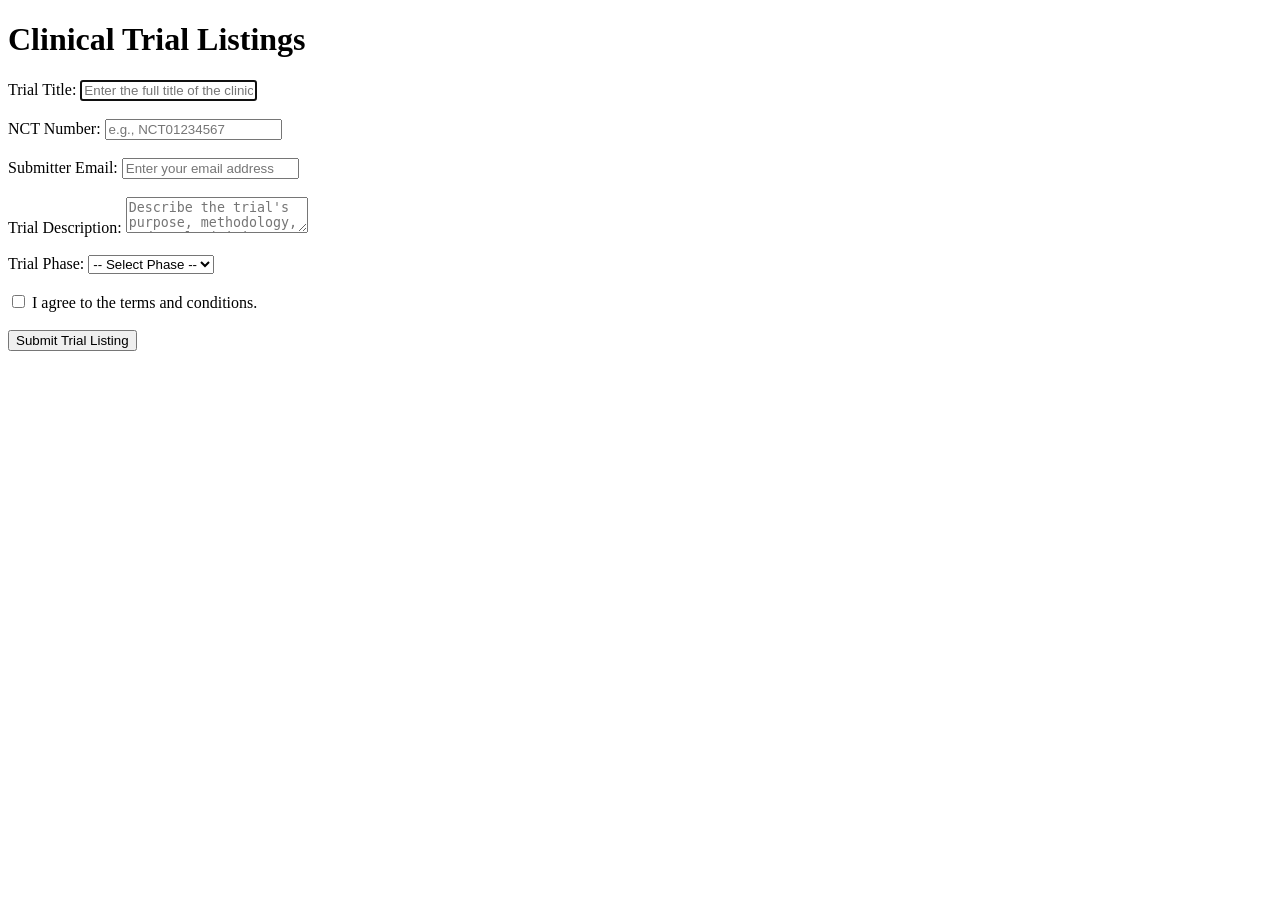
==== code/web_application/index.html @ 208a9f04 "Restructure repo per professor's instructions: move code into code/ folder, add collaborators, updat" ====
<!DOCTYPE html>
<html lang="en">
<head>
    <meta charset="UTF-8">
    <title>HW1-Rutuja</title>
</head>
<body>
    <h1>Clinical Trial Listings</h1>

    <form id="trialForm">
        <label for="trialTitle">Trial Title:</label>
        <input type="text" id="trialTitle" name="trialTitle" placeholder="Enter the full title of the clinical trial" required autofocus>
        <br><br>

        <label for="nctNumber">NCT Number:</label>
        <input type="text" id="nctNumber" name="nctNumber" placeholder="e.g., NCT01234567" required>
        <br><br>

        <label for="submitterEmail">Submitter Email:</label>
        <input type="email" id="submitterEmail" name="submitterEmail" placeholder="Enter your email address" required>
        <br><br>

        <label for="trialDescription">Trial Description:</label>
        <textarea id="trialDescription" name="trialDescription" placeholder="Describe the trial's purpose, methodology, and goals (minimum 25 characters)" required></textarea>
        <br><br>

        <label for="trialPhase">Trial Phase:</label>
        <select id="trialPhase" name="trialPhase" required>
            <option value="">-- Select Phase --</option>
            <option value="Phase I">Phase I</option>
            <option value="Phase II">Phase II</option>
            <option value="Phase III">Phase III</option>
            <option value="Phase IV">Phase IV</option>
        </select>
        <br><br>

        <input type="checkbox" id="agreeTerms" name="agreeTerms" required>
        <label for="agreeTerms">I agree to the terms and conditions.</label>
        <br><br>

        <button type="submit">Submit Trial Listing</button>
    </form>
    <script src="script.js"></script>
</body>
</html>
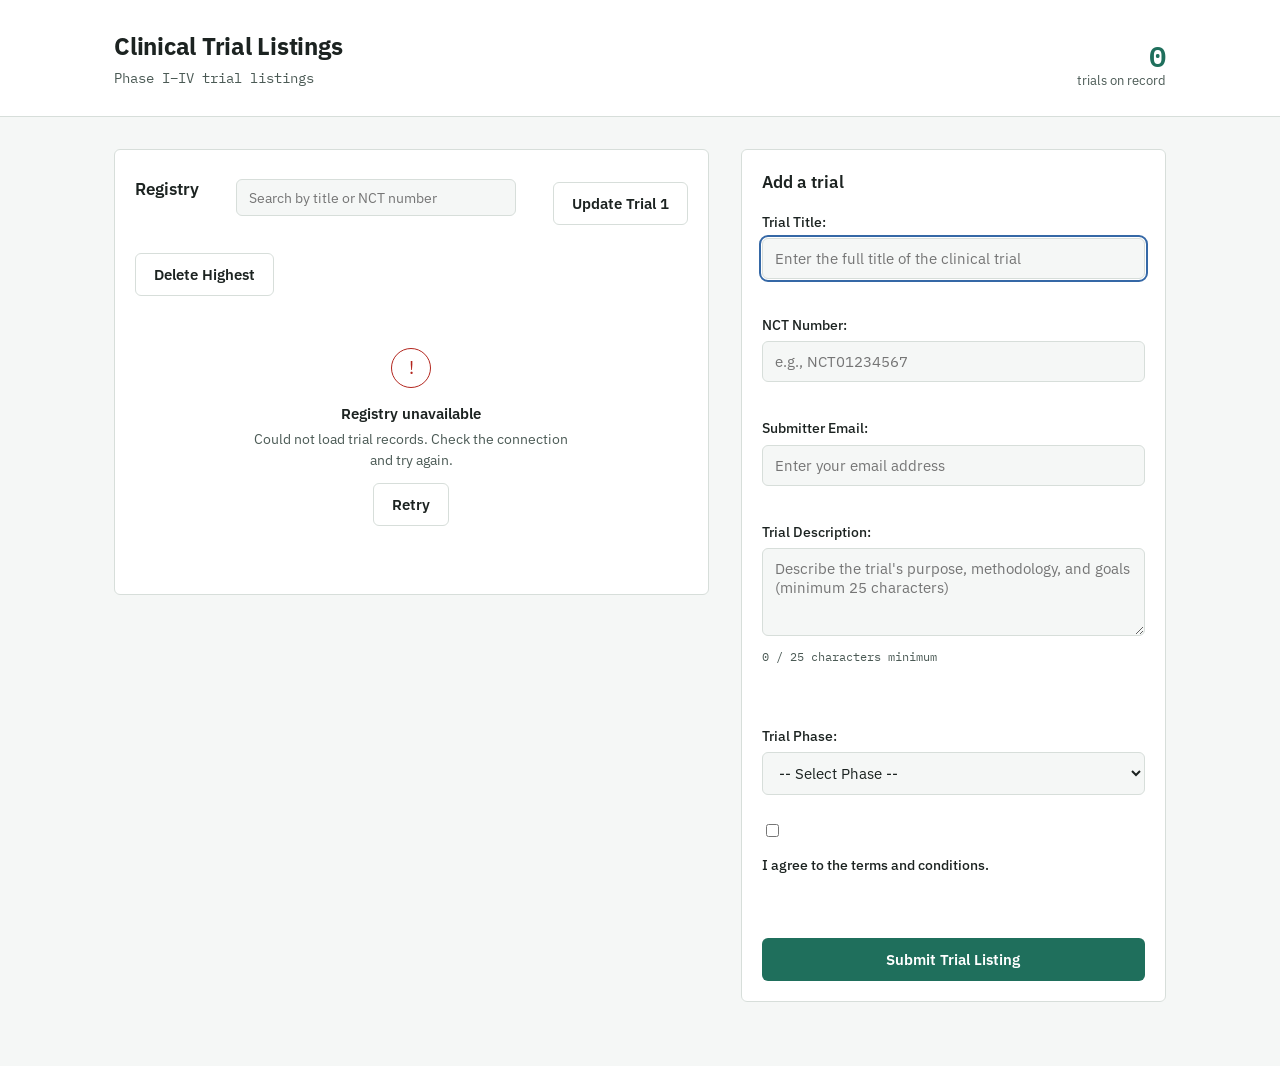
==== commit 977bd904: "HW2: FastAPI backend, LangGraph refactor with Supervisor pattern, Pydantic validation, and Part 4 ex" ====
--- a/code/web_application/index.html
+++ b/code/web_application/index.html
@@ -1,13 +1,72 @@
 <!DOCTYPE html>
 <html lang="en">
 <head>
-    <meta charset="UTF-8">
-    <title>HW1-Rutuja</title>
+  <meta charset="UTF-8">
+  <meta name="viewport" content="width=device-width, initial-scale=1.0">
+  <title>HW1-Rutuja</title>
+  <link rel="preconnect" href="https://fonts.googleapis.com">
+  <link href="https://fonts.googleapis.com/css2?family=IBM+Plex+Mono:wght@400;500;600&family=IBM+Plex+Sans:wght@400;500;600;700&display=swap" rel="stylesheet">
+  <link rel="stylesheet" href="style.css">
 </head>
 <body>
-    <h1>Clinical Trial Listings</h1>
 
-    <form id="trialForm">
+  <header class="site-header">
+    <div class="header-inner">
+      <div class="header-title">
+        <h1>Clinical Trial Listings</h1>
+        <p class="header-sub">Phase I&ndash;IV trial listings</p>
+      </div>
+      <div class="header-count">
+        <span class="count-number" id="trialCount">0</span>
+        <span class="count-label">trials on record</span>
+      </div>
+    </div>
+  </header>
+
+  <main class="layout">
+
+    <section class="registry" aria-labelledby="registryHeading">
+      <div class="registry-toolbar">
+        <h2 id="registryHeading">Registry</h2>
+        <input
+          type="search"
+          id="searchInput"
+          class="search-input"
+          placeholder="Search by title or NCT number"
+          aria-label="Search trials"
+        >
+        <button type="button" class="btn btn-secondary" id="updateTrial1Btn">Update Trial 1</button>
+        <button type="button" class="btn btn-secondary" id="deleteHighestBtn">Delete Highest</button>
+      </div>
+
+      <div class="state-panel" id="loadingState" hidden>
+        <div class="state-icon" aria-hidden="true">
+          <div class="spinner"></div>
+        </div>
+        <p class="state-title">Loading registry</p>
+        <p class="state-text">Fetching the current trial records.</p>
+      </div>
+
+      <div class="state-panel state-panel-error" id="errorState" hidden>
+        <div class="state-icon" aria-hidden="true">!</div>
+        <p class="state-title">Registry unavailable</p>
+        <p class="state-text" id="errorMessage">Could not load trial records. Check the connection and try again.</p>
+        <button type="button" class="btn btn-secondary" id="retryButton">Retry</button>
+      </div>
+
+      <div class="state-panel" id="emptyState" hidden>
+        <div class="state-icon" aria-hidden="true">＋</div>
+        <p class="state-title">No trials recorded yet</p>
+        <p class="state-text">Submit the first listing using the form to begin the registry.</p>
+      </div>
+
+      <ul class="trial-list" id="trialList" hidden></ul>
+    </section>
+
+    <section class="submit-panel" aria-labelledby="submitHeading">
+      <h2 id="submitHeading">Add a trial</h2>
+
+      <form id="trialForm">
         <label for="trialTitle">Trial Title:</label>
         <input type="text" id="trialTitle" name="trialTitle" placeholder="Enter the full title of the clinical trial" required autofocus>
         <br><br>
@@ -22,15 +81,16 @@
 
         <label for="trialDescription">Trial Description:</label>
         <textarea id="trialDescription" name="trialDescription" placeholder="Describe the trial's purpose, methodology, and goals (minimum 25 characters)" required></textarea>
+        <p class="field-hint" id="hint-trialDescription">0 / 25 characters minimum</p>
         <br><br>
 
         <label for="trialPhase">Trial Phase:</label>
         <select id="trialPhase" name="trialPhase" required>
-            <option value="">-- Select Phase --</option>
-            <option value="Phase I">Phase I</option>
-            <option value="Phase II">Phase II</option>
-            <option value="Phase III">Phase III</option>
-            <option value="Phase IV">Phase IV</option>
+          <option value="">-- Select Phase --</option>
+          <option value="Phase I">Phase I</option>
+          <option value="Phase II">Phase II</option>
+          <option value="Phase III">Phase III</option>
+          <option value="Phase IV">Phase IV</option>
         </select>
         <br><br>
 
@@ -38,8 +98,12 @@
         <label for="agreeTerms">I agree to the terms and conditions.</label>
         <br><br>
 
-        <button type="submit">Submit Trial Listing</button>
-    </form>
-    <script src="script.js"></script>
+        <button type="submit" class="btn btn-primary">Submit Trial Listing</button>
+      </form>
+    </section>
+
+  </main>
+
+  <script src="script.js"></script>
 </body>
 </html>
--- a/code/web_application/style.css
+++ b/code/web_application/style.css
@@ -0,0 +1,350 @@
+:root {
+  --bg: #F5F7F6;
+  --surface: #FFFFFF;
+  --ink: #1C2321;
+  --ink-soft: #4B5A55;
+  --primary: #1F6F5C;
+  --primary-dark: #14493D;
+  --accent: #3568A6;
+  --border: #D7DEDA;
+  --danger: #B3261E;
+  --danger-bg: #FBEDEC;
+  --radius: 6px;
+  --font-sans: 'IBM Plex Sans', system-ui, -apple-system, sans-serif;
+  --font-mono: 'IBM Plex Mono', 'SF Mono', Consolas, monospace;
+}
+
+* { box-sizing: border-box; }
+
+body {
+  margin: 0;
+  background: var(--bg);
+  color: var(--ink);
+  font-family: var(--font-sans);
+  font-size: 16px;
+  line-height: 1.5;
+}
+
+.site-header {
+  background: var(--surface);
+  border-bottom: 1px solid var(--border);
+}
+
+.header-inner {
+  max-width: 1100px;
+  margin: 0 auto;
+  padding: 28px 24px;
+  display: flex;
+  justify-content: space-between;
+  align-items: flex-end;
+  flex-wrap: wrap;
+  gap: 16px;
+}
+
+.header-title h1 {
+  margin: 0;
+  font-size: 1.5rem;
+  font-weight: 700;
+  letter-spacing: -0.01em;
+}
+
+.header-sub {
+  margin: 4px 0 0;
+  color: var(--ink-soft);
+  font-family: var(--font-mono);
+  font-size: 0.85rem;
+}
+
+.header-count {
+  display: flex;
+  flex-direction: column;
+  align-items: flex-end;
+  line-height: 1.2;
+}
+
+.count-number {
+  font-family: var(--font-mono);
+  font-size: 1.8rem;
+  font-weight: 600;
+  color: var(--primary);
+}
+
+.count-label {
+  font-size: 0.8rem;
+  color: var(--ink-soft);
+}
+
+.layout {
+  max-width: 1100px;
+  margin: 0 auto;
+  padding: 32px 24px 64px;
+  display: grid;
+  grid-template-columns: 1.4fr 1fr;
+  gap: 32px;
+  align-items: start;
+}
+
+section h2 {
+  margin: 0 0 16px;
+  font-size: 1.05rem;
+  font-weight: 600;
+}
+
+.registry {
+  background: var(--surface);
+  border: 1px solid var(--border);
+  border-radius: var(--radius);
+  padding: 20px;
+}
+
+.registry-toolbar {
+  display: flex;
+  justify-content: space-between;
+  align-items: center;
+  gap: 16px;
+  flex-wrap: wrap;
+  margin-bottom: 4px;
+}
+
+.search-input {
+  flex: 1;
+  min-width: 180px;
+  max-width: 280px;
+  padding: 8px 12px;
+  border: 1px solid var(--border);
+  border-radius: var(--radius);
+  font-family: var(--font-sans);
+  font-size: 0.9rem;
+  background: var(--bg);
+}
+
+.search-input:focus-visible {
+  outline: 2px solid var(--accent);
+  outline-offset: 1px;
+}
+
+.trial-list {
+  list-style: none;
+  margin: 16px 0 0;
+  padding: 0;
+}
+
+.trial-row {
+  padding: 16px 0;
+  border-top: 1px solid var(--border);
+  display: flex;
+  flex-direction: column;
+  gap: 6px;
+}
+
+.trial-row:first-child {
+  border-top: none;
+}
+
+.trial-row-top {
+  display: flex;
+  justify-content: space-between;
+  align-items: baseline;
+  gap: 12px;
+  flex-wrap: wrap;
+}
+
+.trial-title {
+  font-weight: 600;
+  font-size: 0.98rem;
+}
+
+.trial-nct {
+  font-family: var(--font-mono);
+  font-size: 0.82rem;
+  color: var(--ink-soft);
+}
+
+.trial-phase {
+  display: inline-block;
+  font-family: var(--font-mono);
+  font-size: 0.75rem;
+  font-weight: 500;
+  color: var(--accent);
+  border: 1px solid var(--accent);
+  border-radius: 3px;
+  padding: 2px 8px;
+  white-space: nowrap;
+}
+
+.trial-desc {
+  color: var(--ink-soft);
+  font-size: 0.9rem;
+  margin: 0;
+}
+
+.state-panel {
+  padding: 48px 16px;
+  text-align: center;
+  color: var(--ink-soft);
+}
+
+.state-icon {
+  width: 40px;
+  height: 40px;
+  margin: 0 auto 14px;
+  border-radius: 50%;
+  border: 1px solid var(--border);
+  display: flex;
+  align-items: center;
+  justify-content: center;
+  font-size: 1.1rem;
+  color: var(--ink-soft);
+}
+
+.state-panel-error .state-icon {
+  border-color: var(--danger);
+  color: var(--danger);
+}
+
+.state-title {
+  margin: 0 0 4px;
+  font-weight: 600;
+  color: var(--ink);
+  font-size: 0.95rem;
+}
+
+.state-text {
+  margin: 0;
+  font-size: 0.88rem;
+  max-width: 320px;
+  margin-inline: auto;
+}
+
+.spinner {
+  width: 18px;
+  height: 18px;
+  border: 2px solid var(--border);
+  border-top-color: var(--primary);
+  border-radius: 50%;
+  animation: spin 0.8s linear infinite;
+}
+
+@keyframes spin {
+  to { transform: rotate(360deg); }
+}
+
+.submit-panel {
+  background: var(--surface);
+  border: 1px solid var(--border);
+  border-radius: var(--radius);
+  padding: 20px;
+  position: sticky;
+  top: 24px;
+}
+
+.field-hint {
+  margin: 5px 0 0;
+  font-size: 0.78rem;
+  color: var(--ink-soft);
+  font-family: var(--font-mono);
+}
+
+label {
+  display: block;
+  font-size: 0.85rem;
+  font-weight: 500;
+  margin: 12px 0 6px;
+}
+
+input[type="text"],
+input[type="email"],
+textarea,
+select {
+  width: 100%;
+  padding: 10px 12px;
+  border: 1px solid var(--border);
+  border-radius: var(--radius);
+  font-family: var(--font-sans);
+  font-size: 0.92rem;
+  background: var(--bg);
+  color: var(--ink);
+}
+
+textarea {
+  resize: vertical;
+  min-height: 88px;
+}
+
+input:focus-visible,
+textarea:focus-visible,
+select:focus-visible {
+  outline: 2px solid var(--accent);
+  outline-offset: 1px;
+}
+
+.btn {
+  font-family: var(--font-sans);
+  font-size: 0.92rem;
+  font-weight: 600;
+  border-radius: var(--radius);
+  padding: 11px 18px;
+  border: 1px solid transparent;
+  cursor: pointer;
+}
+
+.btn-primary {
+  background: var(--primary);
+  color: #fff;
+  width: 100%;
+  margin-top: 8px;
+}
+
+.btn-primary:hover {
+  background: var(--primary-dark);
+}
+
+.btn-secondary {
+  background: var(--surface);
+  color: var(--ink);
+  border-color: var(--border);
+  margin-top: 12px;
+}
+
+.btn-secondary:hover {
+  background: var(--bg);
+}
+
+@media (max-width: 860px) {
+  .layout {
+    grid-template-columns: 1fr;
+  }
+
+  .submit-panel {
+    position: static;
+  }
+}
+
+@media (max-width: 480px) {
+  .header-inner {
+    flex-direction: column;
+    align-items: flex-start;
+  }
+
+  .header-count {
+    align-items: flex-start;
+  }
+
+  .registry-toolbar {
+    flex-direction: column;
+    align-items: stretch;
+  }
+
+  .search-input {
+    max-width: none;
+  }
+
+  .layout {
+    padding: 20px 16px 48px;
+  }
+
+  .registry,
+  .submit-panel {
+    padding: 16px;
+  }
+}
